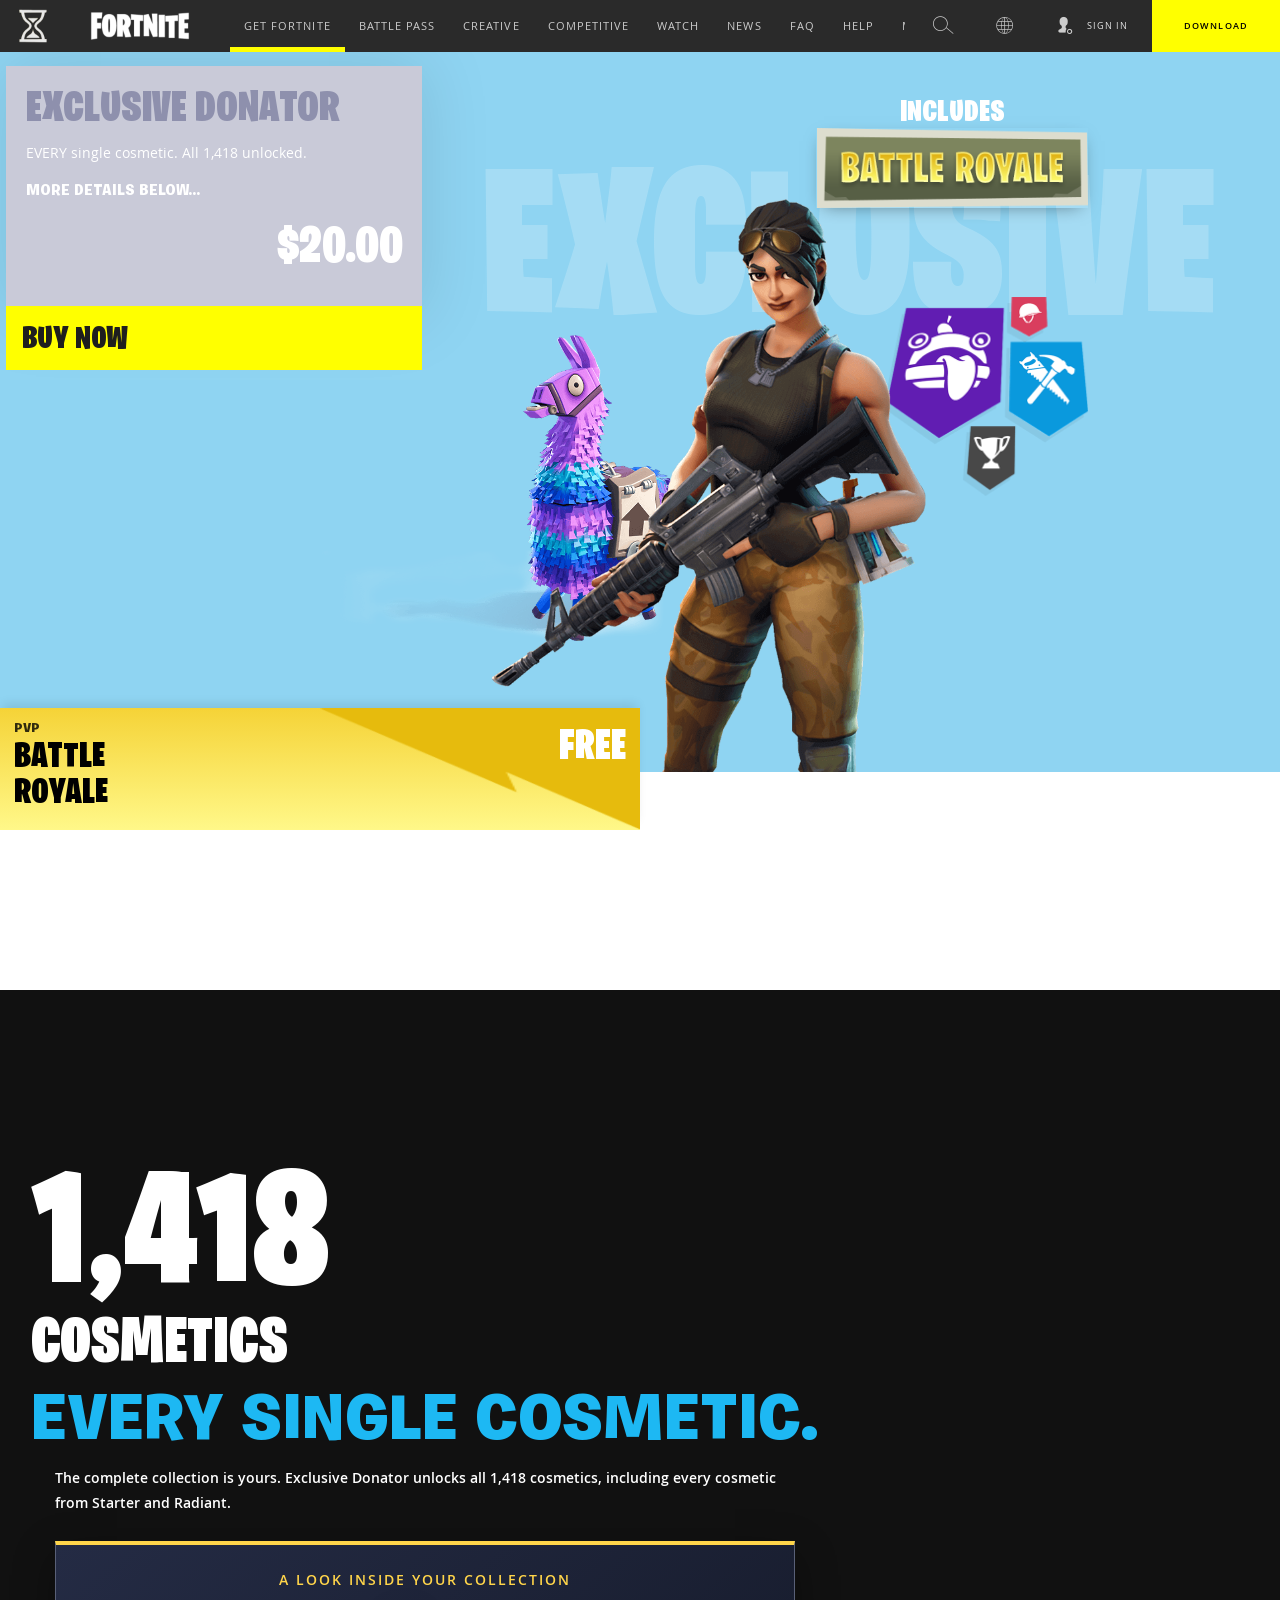
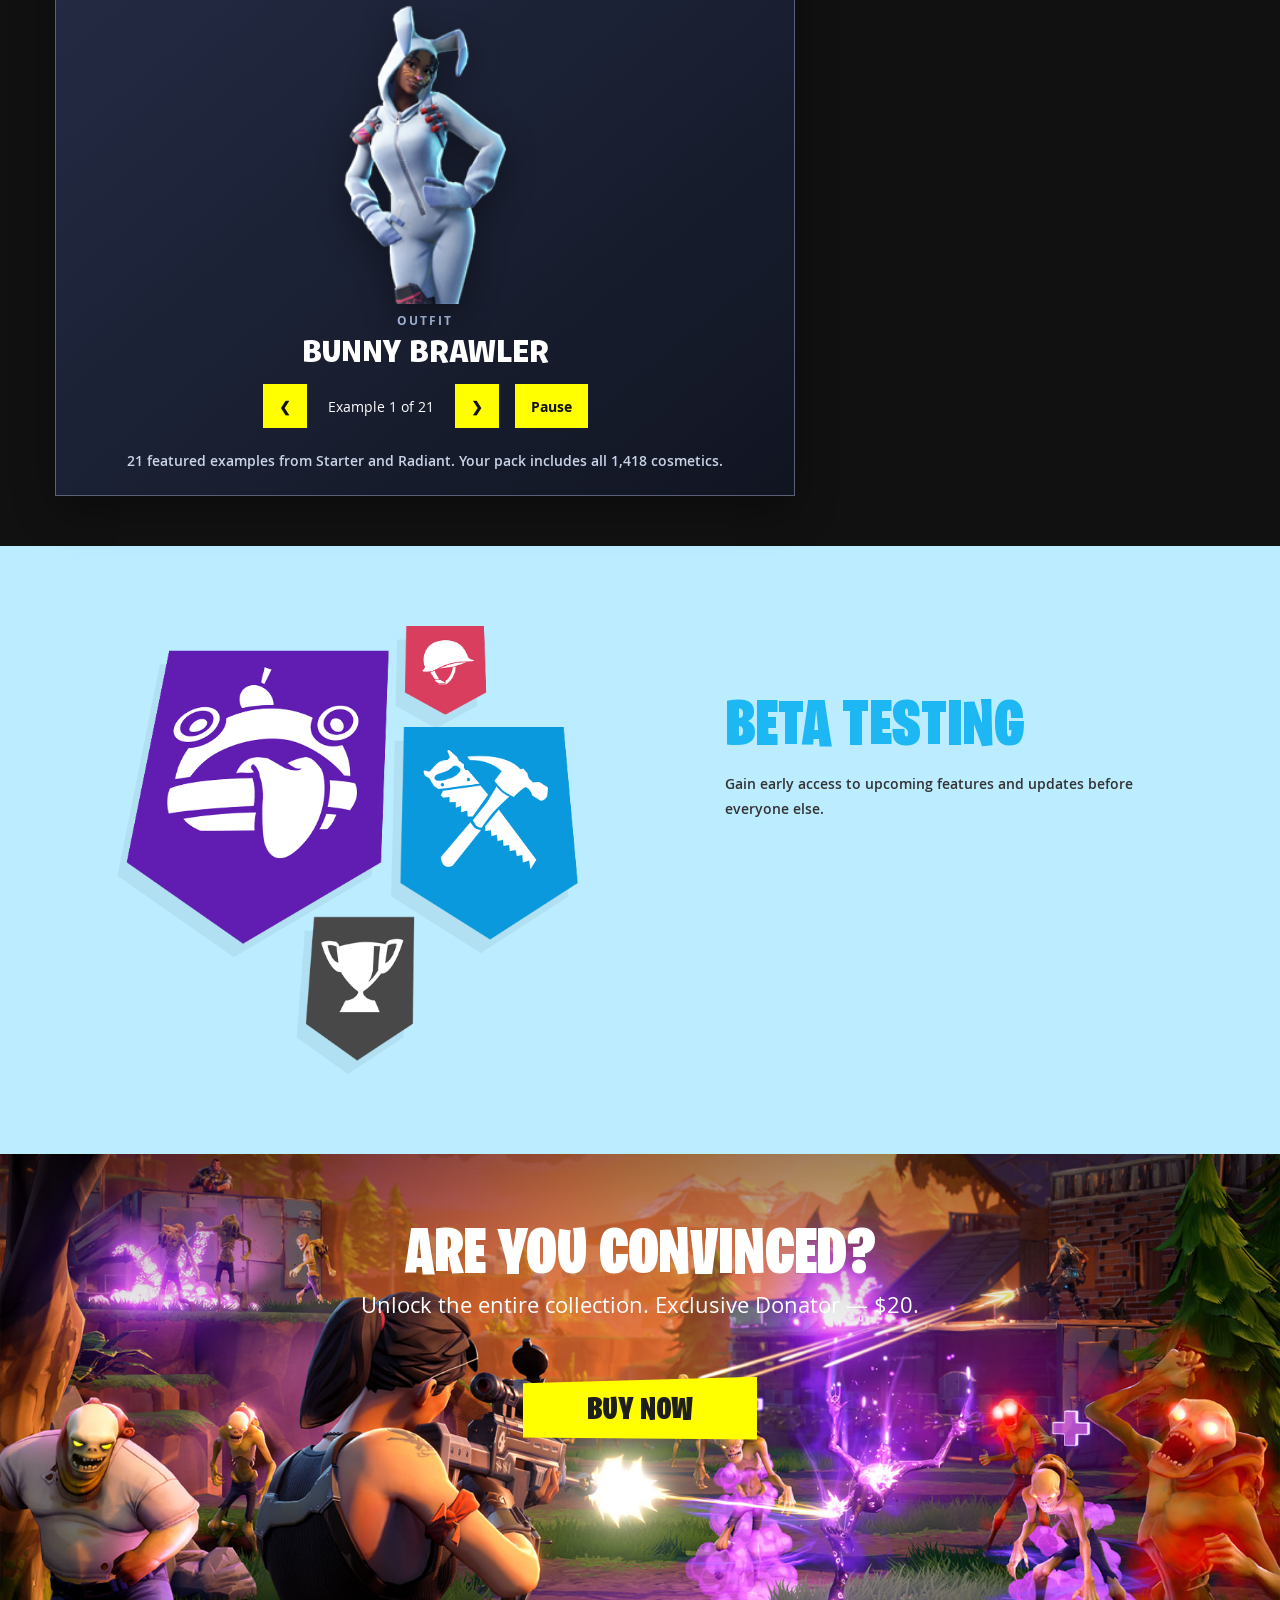
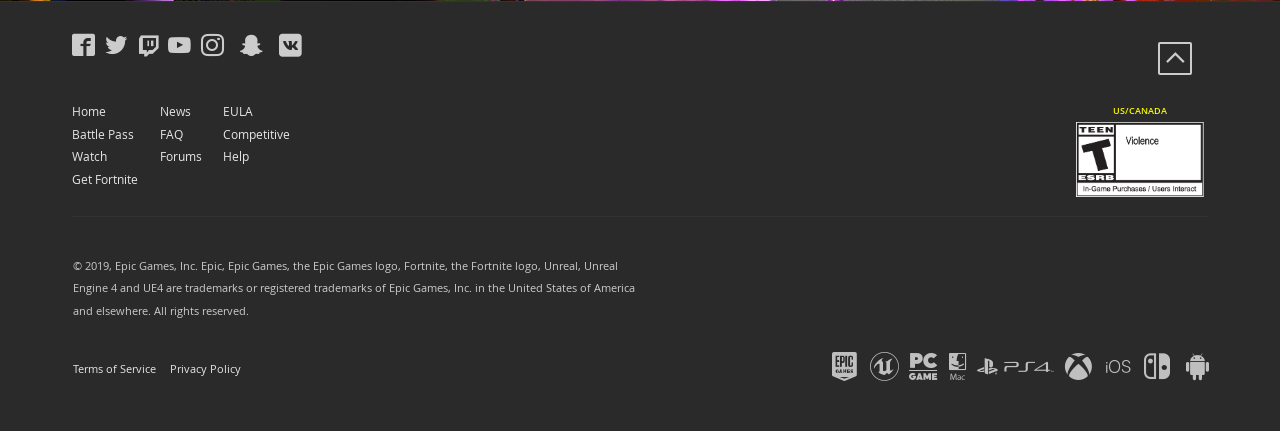
==== donate/exclusive/index.html @ d3b29f7c "Create index.html" ====
<!DOCTYPE html> <html lang=en-US data-baseurl=https://www.epicgames.com/fortnite data-vc-page-media-restriction=cross-origin><!--
 Page saved with SingleFile 
 url: https://ogfn.lol/donate/exclusive 
 saved date: Sun Oct 11 2026 14:50:37 GMT+0300 (Eastern European Summer Time)
--><meta charset=utf-8>

<meta http-equiv=X-UA-Compatible content="IE=9;IE=10;IE=11;IE=Edge,chrome=1"><meta name=theme-color content=#f6f7f9><meta name=viewport content="width=device-width, initial-scale=1, minimal-ui"><meta name=host content=fortnite-website-prod07-i-002f35079df50f1da><meta name=worker content=107><meta name=theme-color content=#2a2a2a><meta name=template:engine content=pug><meta name=google-site-verification content=xU97UAkdrfiZPCvgGO2haoL_DnAFsljisGJSlNOmyhA><title>Exclusive Donator | Timeline</title><meta name="description" content="Unlock every single cosmetic with Timeline Exclusive Donator: 1,418 cosmetics for $20."><meta data-react-helmet=true name=keywords content="Epic Games' Fortnite, Fortnite Official Website, Fornite, Fortnite Mobile, Fortntie Battle Royale, Fortnite Game"><meta data-react-helmet=true property=og:title content="Epic Games' Fortnite"><meta data-react-helmet=true property=og:description content="The Action Building game where you team up with other players to build massive forts and battle against hordes of monsters, all while crafting and looting in giant worlds where no two games are ever the same."><meta data-react-helmet=true property=og:site_name content="Epic Games' Fortnite"><meta data-react-helmet=true property=og:locale content><meta data-react-helmet=true name=twitter:card content=summary><meta data-react-helmet=true name=twitter:site content=@Fortnite><meta data-react-helmet=true name=twitter:title content="Epic Games' Fortnite"><meta data-react-helmet=true name=twitter:description content="The Action Building game where you team up with other players to build massive forts and battle against hordes of monsters, all while crafting and looting in giant worlds where no two games are ever the same."><style key=third-party-css>/*!
 * Bootstrap v3.3.7 (http://getbootstrap.com)
 * Copyright 2011-2016 Twitter, Inc.
 * Licensed under MIT (https://github.com/twbs/bootstrap/blob/master/LICENSE)
 *//*! normalize.css v3.0.3 | MIT License | github.com/necolas/normalize.css */html{font-family:sans-serif;-webkit-text-size-adjust:100%;-ms-text-size-adjust:100%}footer,header,nav{display:block}video{display:inline-block;vertical-align:baseline}template{display:none}a{background-color:transparent}a:active,a:hover{outline:0}h1{margin:.67em 0}img{border:0}button,input{margin:0;font:inherit}button{overflow:visible}button{-webkit-appearance:button}button::-moz-focus-inner,input::-moz-focus-inner{padding:0;border:0}input[type=number]::-webkit-inner-spin-button,input[type=number]::-webkit-outer-spin-button{height:auto}input[type=search]::-webkit-search-cancel-button,input[type=search]::-webkit-search-decoration{-webkit-appearance:none}table{border-spacing:0;border-collapse:collapse}td{padding:0}/*! Source: https://github.com/h5bp/html5-boilerplate/blob/master/src/css/main.css */*,:after,:before{-webkit-box-sizing:border-box;box-sizing:border-box}html{font-size:10px;-webkit-tap-highlight-color:rgba(0,0,0,0)}body{line-height:1.42857143;color:#333}button,input{font-family:inherit;font-size:inherit}a{text-decoration:none}a:focus,a:hover{color:#23527c;text-decoration:underline}a:focus{outline:5px auto -webkit-focus-ring-color;outline-offset:-2px}img{vertical-align:middle}h1,h2,h3,h4,h5{font-family:inherit;font-weight:500;line-height:1.1;color:inherit}h1,h2,h3{margin-top:20px;margin-bottom:10px}h4,h5{margin-top:10px;margin-bottom:10px}h1{font-size:36px}h2{font-size:30px}p{margin:0 0 10px}.text-left{text-align:left}.text-right{text-align:right}.text-center{text-align:center}ul{margin-top:0;margin-bottom:10px}ul ul{margin-bottom:0}.container{padding-right:15px;padding-left:15px;margin-right:auto;margin-left:auto}@media (min-width:768px){.container{width:750px}}@media (min-width:992px){.container{width:970px}}@media (min-width:1200px){.container{width:1170px}}.container-fluid{padding-right:15px;padding-left:15px;margin-right:auto;margin-left:auto}.row{margin-right:-15px;margin-left:-15px}.col-lg-6,.col-md-5,.col-md-6,.col-md-7,.col-md-12,.col-sm-4,.col-sm-6,.col-sm-7,.col-sm-8,.col-xs-2,.col-xs-6,.col-xs-10,.col-xs-12{position:relative;min-height:1px;padding-right:15px;padding-left:15px}.col-xs-2,.col-xs-6,.col-xs-10,.col-xs-12{float:left}.col-xs-12{width:100%}.col-xs-6{width:50%}@media (min-width:768px){.col-sm-4,.col-sm-6,.col-sm-7,.col-sm-8{float:left}.col-sm-7{width:58.33333333%}}@media (min-width:992px){.col-md-5,.col-md-6,.col-md-7,.col-md-12{float:left}.col-md-6{width:50%}}table{background-color:transparent}.form-control:-ms-input-placeholder{color:#999}.form-control::-webkit-input-placeholder{color:#999}.form-control::-ms-expand{background-color:transparent;border:0}.form-group{margin-bottom:15px}@media (min-width:768px){.form-inline .form-group{display:inline-block;margin-bottom:0;vertical-align:middle}}.btn{display:inline-block;margin-bottom:0;font-weight:400;white-space:nowrap;vertical-align:middle;-ms-touch-action:manipulation;touch-action:manipulation;cursor:pointer;-webkit-user-select:none;-moz-user-select:none;-ms-user-select:none;user-select:none;background-image:none}.btn:active:focus,.btn:focus{outline:5px auto -webkit-focus-ring-color;outline-offset:-2px}.btn:focus,.btn:hover{color:#333;text-decoration:none}.btn:active{background-image:none;outline:0;-webkit-box-shadow:inset 0 3px 5px rgba(0,0,0,.125);box-shadow:inset 0 3px 5px rgba(0,0,0,.125)}.btn-primary{border-color:#2e6da4}.btn-primary:focus{color:#fff;background-color:#286090;border-color:#122b40}.btn-primary:active,.btn-primary:hover{color:#fff;background-color:#286090;border-color:#204d74}.btn-primary:active:focus,.btn-primary:active:hover{color:#fff;background-color:#204d74;border-color:#122b40}.btn-primary:active{background-image:none}.dropdown{position:relative}@-webkit-keyframes progress-bar-stripes{0%{background-position:40px 0}to{background-position:0 0}}@keyframes progress-bar-stripes{0%{background-position:40px 0}to{background-position:0 0}}.container-fluid:after,.container-fluid:before,.container:after,.container:before,.row:after,.row:before{display:table;content:" "}.container-fluid:after,.container:after,.row:after{clear:both}@-ms-viewport{width:device-width}#egh #cta.cta a{opacity:1}@media only screen and (min-width:768px){#egh .cta a{width:auto;border-radius:0}#egh .cta span{padding:0}#egh .cta:before{content:"";background-color:transparent;height:0}#egh #cta a{padding:0 1em;height:100%}}@media only screen and (min-width:768px) and (min-width:768px) and (max-width:1199px){#egh #cta a{padding:0 .5em}}@media only screen and (min-width:768px){#egh #cta a span{white-space:nowrap;-o-text-overflow:ellipsis;text-overflow:ellipsis;overflow:hidden;max-width:220px;min-width:100px;position:relative;top:50%;-webkit-transform:translateY(-50%);-ms-transform:translateY(-50%);transform:translateY(-50%);display:block}}@media only screen and (min-width:768px) and (min-width:768px) and (max-width:1199px){#egh #cta a span{min-width:80px}}@media only screen and (min-width:768px){#egh #cta span{margin:0}#egh #cta:hover:before{height:0}}@media only screen and (max-width:767px){#egh .cta{padding:0}#egh .cta a{margin:0;border-radius:0;height:6em}#egh .cta a span{margin:0;padding:0}#egh .right-col .rightNav #cta{display:none}}#egh .nav-line{pointer-events:auto;-webkit-transition:.1s;-o-transition:.1s;transition:.1s;padding:0 30px;float:left;position:relative;height:100%}@media only screen and (max-width:767px){#egh .nav-line{display:none!important;height:3.7em}}#egh .egLogo{width:5em;height:3.7em;float:left;overflow:hidden}#egh .egLogo .shieldLogo{width:3.7em;height:3.7em;position:relative;float:left;margin-left:.5em}@media only screen and (min-width:768px) and (max-width:1199px){#egh .egLogo{width:4.75em}#egh .egLogo .shieldLogo:after{right:-.25em}}#egh .egLogo{opacity:.9}#egh .egLogo,#egh .egLogo:hover{-webkit-transition:opacity .2s ease-out;-o-transition:.2s opacity ease-out;-o-transition:opacity .2s ease-out;transition:opacity .2s ease-out}#egh .egLogo:hover{opacity:1}#egh #locale .eg-header-icon-locale{margin-left:3px}@media only screen and (max-width:950px) and (min-width:768px){#egh #locale,#egh #locale a{width:60px;min-width:60px}#egh #locale:after{right:12px}}@media only screen and (min-width:768px){#egh #locale{padding:0}#egh #locale ul{opacity:0;visibility:hidden;overflow:hidden;height:0;padding:.5em 0;width:auto;position:absolute;top:3.7em;left:-60px;min-width:180px;z-index:4}}@media only screen and (min-width:768px) and (min-width:768px) and (max-width:1199px){#egh #locale ul{right:-48px;left:auto}}@media only screen and (min-width:768px){#egh #locale ul li{float:none;display:block;width:100%;margin:.1em 0;height:2em}#egh #locale ul li a{padding:0 .9em;text-align:center;width:auto}#egh #locale ul li a span{font-size:.625em;line-height:12px;height:100%;position:relative;top:50%;-webkit-transform:translateY(-50%);-ms-transform:translateY(-50%);transform:translateY(-50%)}#egh #locale:hover a{opacity:1}#egh #locale:hover ul{opacity:1;height:auto;visibility:visible;-webkit-transition:all .1s ease-in-out;-o-transition:all .1s ease-in-out;transition:all .1s ease-in-out}}@media only screen and (min-width:768px) and (max-width:1199px){#egh #locale,#egh #locale>a{width:48px!important;min-width:48px!important}}#egh .propLogo{background-size:contain;background-position:50%;background-repeat:no-repeat;position:relative;float:left;min-width:1px;opacity:1;-webkit-transition:opacity .4s ease-in-out;-o-transition:opacity .4s ease-in-out;transition:opacity .4s ease-in-out}#egh .propLogo:hover{opacity:1;-webkit-transition:opacity .2s ease-in;-o-transition:.2s opacity ease-in;-o-transition:opacity .2s ease-in;transition:opacity .2s ease-in}@media only screen and (min-width:768px){#egh .right-col{position:absolute;right:0;top:0;z-index:6;list-style:none;padding:0 0 0 1em;height:3.7em;width:auto}}@media only screen and (min-width:768px) and (min-width:768px) and (max-width:1199px){#egh .right-col{padding-left:.2em}}@media only screen and (min-width:768px){#egh .right-col .rightNav{-webkit-transition:-webkit-transform .2s ease-in-out;-o-transition:transform .2s ease-in-out;transition:transform .2s ease-in-out,-webkit-transform .2s ease-in-out;float:right;height:3.7em}#egh .right-col .rightNav #searchIcon,#egh .right-col .rightNav>div{float:left;position:relative;-webkit-transform:translateZ(0);transform:translateZ(0);height:100%;overflow:visible}#egh .right-col .rightNav #searchIcon:not(.no-before):before,#egh .right-col .rightNav>div:not(.no-before):before{content:"";display:block;position:absolute;bottom:0;left:0;width:100%;height:0;z-index:-1;-webkit-transition:height .2s ease-in-out;-o-transition:height .2s ease-in-out;transition:height .2s ease-in-out}#egh .right-col .rightNav #searchIcon:not(.no-before):hover:before,#egh .right-col .rightNav>div:not(.no-before):hover:before{content:"";height:5px}#egh .right-col .rightNav #searchIcon a,#egh .right-col .rightNav>div a{display:block;font-family:OpenSans,sans-serif,arial;text-transform:uppercase;letter-spacing:.075em;padding:0 1em;text-align:center;min-width:60px;height:100%}}@media only screen and (min-width:768px) and (min-width:768px) and (max-width:1199px){#egh .right-col .rightNav #searchIcon a,#egh .right-col .rightNav>div a{min-width:40px}}@media only screen and (min-width:768px){#egh .right-col .rightNav #searchIcon a:active,#egh .right-col .rightNav #searchIcon a:hover,#egh .right-col .rightNav #searchIcon a:link,#egh .right-col .rightNav #searchIcon a:visited,#egh .right-col .rightNav>div a:active,#egh .right-col .rightNav>div a:hover,#egh .right-col .rightNav>div a:link,#egh .right-col .rightNav>div a:visited{text-decoration:none}#egh .right-col .rightNav #searchIcon a i,#egh .right-col .rightNav>div a i{display:block;font-size:1.25em;float:left;-webkit-transition:.3s;-o-transition:.3s;transition:.3s;position:relative;top:50%;-webkit-transform:translateY(-50%);-ms-transform:translateY(-50%);transform:translateY(-50%)}#egh .right-col .rightNav #searchIcon a i.eg-header-icon-close,#egh .right-col .rightNav>div a i.eg-header-icon-close{display:none}#egh .right-col .rightNav>div a span{font-size:.625em;display:inline-block;margin:0;line-height:22px;position:relative;top:50%;-webkit-transform:translateY(-50%);-ms-transform:translateY(-50%);transform:translateY(-50%)}}@media only screen and (max-width:767px){#egh .right-col{position:relative;overflow:visible;float:right;width:20%}#egh .right-col .rightNav{display:block;position:fixed;top:3.7em;right:0;width:90.75vw;max-width:100%;height:calc(100% - 51px);max-height:100vh;opacity:1;margin:0;padding:0;overflow:hidden;-webkit-transform:translate3d(200%,0,0);transform:translate3d(200%,0,0);-webkit-transition:-webkit-transform .2s cubic-bezier(.075,.82,1,1);-o-transition:transform .2s cubic-bezier(.075,.82,1,1);transition:transform .2s cubic-bezier(.075,.82,1,1),-webkit-transform .2s cubic-bezier(.075,.82,1,1)}}@media only screen and (max-width:767px){#egh #searchIcon{height:auto}#egh .right-col .rightNav #form.search{-webkit-transition:none!important;-o-transition:none!important;transition:none!important}}#egh .right-col .rightNav #form.search{position:absolute;pointer-events:none;right:20px;opacity:0;width:0;padding:0;border-radius:3px;z-index:3;top:5px}#egh .right-col .rightNav #form.search{height:3em;-webkit-transition:width .4s cubic-bezier(.075,.82,1,1),opacity .4s cubic-bezier(.075,.82,1,1);-o-transition:width .4s cubic-bezier(.075,.82,1,1),opacity .4s cubic-bezier(.075,.82,1,1);transition:width .4s cubic-bezier(.075,.82,1,1),opacity .4s cubic-bezier(.075,.82,1,1)}#egh .right-col .rightNav #form.search .form-group{right:75px;padding:6px 10px;position:absolute;left:0}#egh .right-col .rightNav #form.search .form-inline{height:100%}#egh .right-col .rightNav #form.search .search-input{font-family:Arial;position:relative;bottom:2px;vertical-align:middle;width:100%;background:none;font-size:1.2em;height:2em;border:none}#egh .right-col .rightNav #form.search .search-input:focus{outline:none;-webkit-box-shadow:none;box-shadow:none}#egh .right-col .rightNav #form.search .search-btns{position:absolute;height:100%;margin:0;top:0}#egh .right-col .rightNav #form.search .close-btn{right:0}#egh .right-col .rightNav #form.search .search-btn{-webkit-transition:outline .3s ease-in-out;-o-transition:outline .3s ease-in-out;transition:outline .3s ease-in-out}#egh .right-col .rightNav #form.search .search-btn{right:36px}#egh .right-col .rightNav #form.search .search-btn:hover{-webkit-transition:outline .3s ease-in-out;-o-transition:outline .3s ease-in-out;transition:outline .3s ease-in-out}#egh .right-col .rightNav #form.search .search-btn:before{content:"";background-color:transparent;height:0}#egh #user>ul{line-height:12px}#egh #user>ul li{line-height:18px}#egh .display-name{padding:0 10px}@media only screen and (max-width:767px){#egh .display-name{vertical-align:top;margin:20px 0 0;display:inline-block}}#egh nav.desktop #user:not(.dropdown) ul{padding-left:0;height:100%;margin:0}#egh nav.desktop #user:not(.dropdown) ul li{height:100%}#egh nav.desktop #user:not(.dropdown) .eg-header-icon-user{position:relative;margin-left:5px}@media only screen and (max-width:767px){#egh #user.sign-in{display:none}}#egh #user li{list-style:none}#egh ul.siteNav{line-height:18px}#egh .sitenav-wrap{opacity:1;height:3.7em;max-height:3.7em;overflow:hidden}#egh .sitenav-wrap:hover{overflow:visible}#egh .siteNav li{float:left}#egh .desktop .siteNav li a p,#egh .desktop .siteNav li a span{position:relative;top:50%;-webkit-transform:translateY(-50%);-ms-transform:translateY(-50%);transform:translateY(-50%);font-size:.75em}#egh .siteNav{float:left;list-style:none;margin:0;padding:0}#egh .siteNav li{display:inline-block;*zoom:1;*display:inline;position:relative;-webkit-transform:translateZ(0);transform:translateZ(0);height:100%;padding-right:0!important}#egh .siteNav li.active:before{height:5px}#egh .siteNav li:before{content:"";display:block;position:absolute;bottom:0;left:0;width:100%;height:0;z-index:-1;-webkit-transition:height .2s ease-in-out;-o-transition:height .2s ease-in-out;transition:height .2s ease-in-out}#egh .siteNav li a{display:block;font-family:OpenSans,sans-serif,arial;text-transform:uppercase;letter-spacing:.075em;padding:0 1em;height:100%;max-height:3.7em}#egh .siteNav li a:active,#egh .siteNav li a:hover,#egh .siteNav li a:link,#egh .siteNav li a:visited{text-decoration:none}#egh .siteNav li:hover:before{height:5px}#egh .siteNav li.dropdown{height:3.7em}#egh .siteNav li.dropdown:hover span:before{height:200%}#egh .siteNav li.dropdown:hover ul{padding-bottom:1em;opacity:1;height:auto;visibility:visible;-webkit-transition:all .1s ease-in-out;-o-transition:all .1s ease-in-out;transition:all .1s ease-in-out}#egh .siteNav li ul{opacity:0;visibility:hidden;display:block;overflow:hidden;height:0;padding:0;width:auto;position:absolute;top:50.8px;left:0;min-width:160px}@media only screen and (max-width:767px){#egh .siteNav li ul{height:3.7em}}#egh .siteNav li ul li{float:none;display:block;width:100%}#egh .siteNav li ul li:hover:before{background:transparent;height:0}#egh .siteNavKids li ul li:hover:before a,#egh .siteNavKids li ul li:hover:before span,#egh .siteNav li ul li:hover:before a,#egh .siteNav li ul li:hover:before span{opacity:1}#egh .siteNav li ul li:before{background:transparent}#egh .siteNav li ul li a{padding:.5em .8em;text-align:left}@media only screen and (min-width:768px) and (max-width:1199px){#egh .siteNav li a{padding:0 .75em}}#egh li.kid:hover{opacity:1}#egh{font-family:Helvetica Neue,Helvetica,Arial,sans-serif;font-size:14px!important;line-height:1.42857143;background-color:#2a2a2a;background:#2a2a2a;-webkit-font-smoothing:auto;text-shadow:1px 1px 1px rgba(0,0,0,.004);text-rendering:optimizeLegibility;-webkit-font-feature-settings:"kern"1;font-feature-settings:"kern"1;height:3.7em;position:static!important;-moz-text-size-adjust:100%;text-size-adjust:100%}#egh{-webkit-text-size-adjust:100%;-ms-text-size-adjust:100%}#egh nav{display:block}#egh a{background-color:transparent}#egh a:active,#egh a:hover{outline:0}#egh input{color:inherit;font:inherit;margin:0}#egh button::-moz-focus-inner,#egh input::-moz-focus-inner{border:0;padding:0}#egh input{line-height:normal}#egh input[type=number]::-webkit-inner-spin-button,#egh input[type=number]::-webkit-outer-spin-button{height:auto}#egh input[type=search]{-webkit-appearance:textfield;-webkit-box-sizing:content-box;box-sizing:content-box}#egh input[type=search]::-webkit-search-cancel-button,#egh input[type=search]::-webkit-search-decoration{-webkit-appearance:none}#egh *,#egh :after,#egh :before{-webkit-box-sizing:border-box;box-sizing:border-box}#egh ul{margin:0}#egh a{outline:0!important}#egh ul{line-height:normal}#egh a,#egh span{text-shadow:none;font-weight:400}#egh [role=button],#egh a{cursor:pointer}#egh [role=button]:active,#egh [role=button]:focus,#egh [role=button]:visited,#egh a:active,#egh a:focus,#egh a:visited{text-decoration:none;outline:none}#egh p{margin:0;padding:0}#egh .cursor-default{cursor:default}#egh .cursor-pointer{cursor:pointer}#egh .hidden{display:none!important}body{margin:0}@font-face{font-family:OpenSans;font-weight:400;font-style:normal;src:url([data-uri])format("woff")}@font-face{font-family:OpenSans;font-weight:500;font-style:normal;src:url([data-uri])format("woff")}@font-face{font-family:eg-header-icomoon;src:url([data-uri])format("woff");font-weight:400;font-style:normal}[class^=eg-header-icon-]{font-family:eg-header-icomoon;speak:none;font-style:normal;font-weight:400;-webkit-font-feature-settings:normal;font-feature-settings:normal;font-variant:normal;text-transform:none;line-height:1;-webkit-font-smoothing:antialiased;-moz-osx-font-smoothing:grayscale}.eg-header-icon-locale:before{content:""}.eg-header-icon-user:before{content:""}.eg-header-icon-close:before{content:""}.eg-header-icon-search:before{content:""}#egh nav{height:3.7em}#egh nav{position:absolute;overflow:visible;max-width:100%;top:0;left:0;right:0;z-index:99998;font-size:100%}#egh nav #propNav{height:3.7em;padding:0}#egh nav .dropdown{padding-right:2em}@media only screen and (max-width:767px){#egh nav .dropdown{padding-right:0}}#egh nav .dropdown:hover:before{height:0!important}#egh nav .dropdown ul{margin-left:0}#egh nav .dropdown ul a:hover{opacity:1}.egh-theme.fortnite .accent-color{color:#ff0}.egh-theme.fortnite .accent-color-hover:hover{color:#ff0!important}.egh-theme.fortnite .accent-color-hover-border:hover{border-color:#ff0!important}.egh-theme.fortnite .accent-color-hover-border:hover>.accent-color-hover{color:#ff0!important}.egh-theme.fortnite .text-color,.egh-theme.fortnite a{color:#e7e7e7}.egh-theme.fortnite .text-color-nonactive-border{border-color:#ccc!important}.egh-theme.fortnite i:hover{color:#fff!important}.egh-theme.fortnite .text-color-nonactive{color:#ccc}.egh-theme.fortnite .bg-color,.egh-theme.fortnite ul{background-color:#2a2a2a}.egh-theme.fortnite .mobile-border-color{border-color:#333!important}#egh.fortnite .shieldLogo{background:url([data-uri])50% no-repeat;background-size:50px auto}#egh.fortnite .accent-bg-color,#egh.fortnite .accent-bg-color-before:before{background:#ff0}#egh.fortnite .accent-bg-color-hover:hover{background:#f5f500}#egh.fortnite .accent-text-color{color:#000}#egh.fortnite .accent-text-color-hover:hover{color:#000!important}#egh.fortnite .text-color,#egh.fortnite a,#egh.fortnite nav{color:#e7e7e7}#egh.fortnite i{color:#ccc}#egh.fortnite .text-color-border-after:hover:after{border-color:#fff!important}#egh.fortnite .text-color-border-after:after{border-color:#e7e7e7!important}#egh.fortnite .text-color-active{color:#fff}#egh.fortnite .text-color-hover:hover,#egh.fortnite .text-color-hover:hover>i,#egh.fortnite i:hover{color:#fff!important}#egh.fortnite .text-color-nonactive{color:#ccc}#egh.fortnite .close-btn:hover,#egh.fortnite .search-btn:hover{background-color:#505050}#egh.fortnite .bg-color,#egh.fortnite nav,#egh.fortnite ul{background-color:#2a2a2a}#egh.fortnite .right-col .rightNav #form.search{background-color:#393939}#egh.fortnite .propLogo{background-image:url([data-uri]);width:100px;margin:0 40px 0 20px;height:100%}@media only screen and (max-width:767px){#egh.fortnite .propLogo{height:32px;margin-top:10px}}@media only screen and (min-width:768px) and (max-width:1199px){#egh.fortnite .propLogo{margin:0 10px 0 5px}}#egh.fortnite .cta span{font-weight:500}@font-face{font-family:eg-footer-icomoon;src:url([data-uri])format("woff");font-weight:400;font-style:normal;unicode-range:U+20bd,U+e0??,U+e9??,U+ea??,U+f???}[class*=" eg-footer-icon-"],[class^=eg-footer-icon-]{font-family:eg-footer-icomoon!important;speak:none;font-style:normal;font-weight:400;font-variant:normal;text-transform:none;line-height:1;letter-spacing:0;-webkit-font-feature-settings:"liga";-ms-font-feature-settings:"liga"1;font-feature-settings:"liga",normal,"dlig",normal,"dlig";-webkit-font-variant-ligatures:discretionary-ligatures;font-variant-ligatures:discretionary-ligatures;-webkit-font-smoothing:antialiased;-moz-osx-font-smoothing:grayscale}.eg-footer-icon-android:before{content:""}.eg-footer-icon-iOS:before{content:""}.eg-footer-icon-switch:before{content:""}.eg-footer-icon-mac-logo:before{content:""}.eg-footer-icon-xbox-logo:before{content:""}.eg-footer-icon-snapchat:before{content:""}.eg-footer-icon-carrot:before{content:""}.eg-footer-icon-pcGame:before{content:""}.eg-footer-icon-ps4:before{content:""}.eg-footer-icon-ue:before{content:""}.eg-footer-icon-twitch:before{content:""}.eg-footer-icon-youtube:before{content:""}.eg-footer-icon-facebook:before{content:""}.eg-footer-icon-vk:before{content:""}.eg-footer-icon-instagram:before{content:""}.eg-footer-icon-twitter:before{content:""}.eg-footer-icon-eg:before{content:""}.egf{background:#2a2a2a;border-top:1px solid #ccc}.egf a{background-color:transparent}.egf a:active,.egf a:hover{outline:0}.egf img{border:0}.egf hr{-webkit-box-sizing:content-box;box-sizing:content-box;height:0}.egf button{color:inherit;font:inherit;margin:0}.egf button{overflow:visible}.egf button{text-transform:none}.egf button{-webkit-appearance:button;cursor:pointer}.egf button::-moz-focus-inner,.egf input::-moz-focus-inner{border:0;padding:0}.egf input[type=number]::-webkit-inner-spin-button,.egf input[type=number]::-webkit-outer-spin-button{height:auto}.egf input[type=search]::-webkit-search-cancel-button,.egf input[type=search]::-webkit-search-decoration{-webkit-appearance:none}.egf *,.egf :after,.egf :before{-webkit-box-sizing:border-box;box-sizing:border-box}.egf button{font-family:inherit;font-size:inherit;line-height:inherit}.egf a:focus,.egf a:hover{color:#23527c;text-decoration:underline}.egf a:focus{outline:5px auto -webkit-focus-ring-color;outline-offset:-2px}.egf img{vertical-align:middle}.egf hr{margin-top:22px;margin-bottom:22px;border:0}.egf .row{margin-right:-15px;margin-left:-15px}.egf .row:after,.egf .row:before{display:table;content:" "}.egf .row:after{clear:both}.egf .col-lg-6,.egf .col-md-5,.egf .col-md-7,.egf .col-md-12,.egf .col-sm-4,.egf .col-sm-6,.egf .col-sm-8,.egf .col-xs-2,.egf .col-xs-10,.egf .col-xs-12{position:relative;min-height:1px;padding-right:15px;padding-left:15px}.egf .col-xs-2,.egf .col-xs-10,.egf .col-xs-12{float:left}.egf .col-xs-2{width:16.66667%}.egf .col-xs-10{width:83.33333%}.egf .col-xs-12{width:100%}@media (min-width:768px){.egf .col-sm-4,.egf .col-sm-6,.egf .col-sm-8{float:left}.egf .col-sm-4{width:33.33333%}.egf .col-sm-6{width:50%}.egf .col-sm-8{width:66.66667%}}@media (min-width:992px){.egf .col-md-5,.egf .col-md-7,.egf .col-md-12{float:left}.egf .col-md-5{width:41.66667%}.egf .col-md-7{width:58.33333%}.egf .col-md-12{width:100%}}@media (min-width:1200px){.egf .col-lg-6{float:left}.egf .col-lg-6{width:50%}}.egf .pull-right{float:right!important}.egf a:hover{color:#fff}.egf i,.egf span{color:#ccc}#egf{font-size:16px;font-family:OpenSans,sans-serif;-webkit-text-size-adjust:100%;-moz-text-size-adjust:100%;-ms-text-size-adjust:100%;text-size-adjust:100%;position:relative;padding:1.25em 4.5em 2.5em}@media only screen and (max-width:991px){#egf{padding:1em 1.5em}}@media only screen and (device-max-width:768px) and (orientation:landscape) and (-webkit-min-device-pixel-ratio:1){#egf{padding:1em 2em}}#egf a:active,#egf a:focus,#egf a:hover,#egf a:visited,#egf i:focus,#egf i:visited{outline-color:transparent;outline:none;border:none;text-decoration:none}#egf button:active,#egf button:focus,#egf button:visited{outline-color:transparent;outline:none;text-decoration:none}#egf .row{margin-top:0;margin-bottom:0}#egf hr{margin:1em 0}@media only screen and (max-width:767px){#egf hr{margin:1em 0 .5em}}.egf .logos,.egf .social{padding:0}.egf .logos li,.egf .social li{display:inline-block}.egf .logos li i,.egf .social li i{font-size:1.75em;-webkit-transition:color .3s ease-in-out;-o-transition:color .3s ease-in-out;transition:color .3s ease-in-out}.egf .logos li:first-child,.egf .social li:first-child{padding-left:0}.egf .logos{margin:0}.egf .social{margin:1em 0 0;-webkit-user-select:none;-moz-user-select:none;-ms-user-select:none;user-select:none}.egf .social li{padding:0 .15em;margin:0 0 .5em}@media only screen and (max-width:991px){.egf .social li{padding:0 .1em}}.egf .social #twitch i{font-size:1.6em}.egf .social button.qr-opener{background:transparent;border:none}.egf .social button.qr-opener .qrcode-bg{background-size:contain;width:200px;height:200px;position:absolute;z-index:11;border-radius:5px}@media only screen and (max-width:991px){.egf .social button.qr-opener .qrcode-bg{width:120px;height:120px}}.egf .copyright{padding:1em;border-top:#dfdfdf;-webkit-text-size-adjust:100%;-moz-text-size-adjust:100%;-ms-text-size-adjust:100%;text-size-adjust:100%}@media only screen and (max-width:991px){.egf .copyright{padding:.4em 1em}}.egf .copyright .copyright-paragraph{margin:0;padding-top:.5em;font-size:.71em;color:#fff;font-family:OpenSans,sans-serif;font-weight:400;line-height:2em}.egf .legal{padding:1em 0 0 1em}@media only screen and (max-width:767px){.egf .legal{padding:.25em 0 0;text-align:center}}.egf .legal .links{float:none;width:auto;padding:0;font-family:OpenSans,sans-serif}.egf .legal .links li{padding:0 1em 0 0;display:inline}@media only screen and (max-width:767px){.egf .legal .links li{padding:0;display:block}}.egf .legal .links li a{font-size:.75em;-webkit-transition:color .2s ease-in-out;-o-transition:color .2s ease-in-out;transition:color .2s ease-in-out}.egf .logos{text-align:right;padding-bottom:.5em}@media only screen and (max-width:767px){.egf .logos{text-align:center;margin-left:1em;padding-top:.5em}}.egf .logos li{margin-right:.75em}.egf .logos li i{font-size:2em;opacity:.92;vertical-align:middle}@media only screen and (max-width:767px){.egf .logos li i{font-size:1.5em}}.egf .tags{-webkit-transform-style:preserve-3d;transform-style:preserve-3d;-webkit-transform:translateZ(0);transform:translateZ(0);padding:0;margin:2em 0 0;float:right;text-align:right;-webkit-user-select:none;-moz-user-select:none;-ms-user-select:none;user-select:none}.egf .tags img{max-height:5.2em;background-size:contain;margin:.2em .3em}@media only screen and (max-width:767px){.egf .tags img{max-height:4.4em}}.egf .tags .tag-title{font-size:.6em;font-weight:500;text-align:center;margin:0;text-transform:uppercase}@media only screen and (max-width:767px){.egf .tags{margin:1em auto 0;float:none;text-align:center;max-width:90%}.egf .tags li{float:none!important;text-align:center;display:inline-block}}.egf .tags li{list-style-type:none;display:inline-block}.egf .tags li img{text-align:center}.egf .up-button{cursor:pointer;float:right;width:2.1em;height:2.1em;border:2px solid #fff;padding:.25em;border-radius:2px;margin:1.25em 1em 0 0;-webkit-transition:border .3s ease-in-out;-o-transition:border .3s ease-in-out;transition:border .3s ease-in-out;background-color:transparent;-webkit-user-select:none;-moz-user-select:none;-ms-user-select:none;user-select:none}@media only screen and (max-width:767px){.egf .up-button{margin:.75em 0 0}}.egf .up-button span{display:block;-webkit-user-select:none;-moz-user-select:none;-ms-user-select:none;user-select:none;font-size:1.5em;-webkit-transition:color .3s ease-in-out;-o-transition:color .3s ease-in-out;transition:color .3s ease-in-out}.egf .up-button:hover{border-color:#fff}.egf .up-button:hover span{color:#fff}.egf .subtitle{display:block;padding-top:1.5em;font-size:.86em;font-weight:700;margin-bottom:4px}@media only screen and (max-width:767px){.egf .subtitle{font-size:.9em;margin-bottom:0;padding-top:0}}.egf .subtitle span{opacity:.4}.egf .footerLink-wrapper{float:left}@media only screen and (max-width:767px){.egf .footerLink-wrapper{margin:1em auto;width:100%}.egf .footerLink-wrapper .inner-wrap{margin:0 auto}.egf .footerLink-wrapper .footerLinks.first-column{padding-bottom:0}.egf .footerLink-wrapper .footerLinks.second-column,.egf .footerLink-wrapper .footerLinks.third-column{margin-top:0!important}}.egf .footerLinks{float:left;list-style:none;margin:0;padding:0 2.6em .5em 0}@media only screen and (device-max-width:768px) and (orientation:landscape) and (-webkit-min-device-pixel-ratio:1){.egf .footerLinks{font-size:1.05em}}.egf .footerLinks li{line-height:1.5em}.egf .footerLinks li a{font-size:.86em;font-family:OpenSans,sans-serif;cursor:pointer;-webkit-transition:color .3s ease-in-out;-o-transition:color .3s ease-in-out;transition:color .3s ease-in-out}.egf .three .footerLinks{padding-right:1.5em}@media only screen and (device-max-width:568px) and (orientation:portrait) and (-webkit-min-device-pixel-ratio:1){.egf .three .footerLinks{padding-right:1em;font-size:.8em}}@media only screen and (max-width:767px){.egf .three .footerLinks.second-column{float:left}}.egf .three .footerLinks.third-column{padding-top:0}body,html{width:100%;height:100%}body{font-family:OpenSans,sans-serif;font-size:16px;text-rendering:optimizeLegibility}@font-face{font-family:BurbankBigCondensed-Black;src:url([data-uri])format("woff");font-weight:400;font-style:normal;font-stretch:normal}@font-face{font-family:BurbankSmall-Black;src:url([data-uri])format("woff");font-weight:400;font-style:normal;font-stretch:normal}@font-face{font-family:OpenSans;font-weight:400;font-style:normal;src:url([data-uri])format("woff")}@font-face{font-family:OpenSans;font-weight:500;font-style:normal;src:url([data-uri])format("woff")}@font-face{font-family:OpenSans;font-weight:700;font-style:normal;src:url([data-uri])format("woff")}@font-face{font-family:OpenSans;font-weight:800;font-style:normal;src:url([data-uri])format("woff")}@font-face{font-family:icomoon;src:url([data-uri])format("woff");font-weight:400;font-style:normal;unicode-range:U+20bd,U+e0??,U+e6??,U+e9??,U+ea??,U+e8??}[class^=icon-]{font-family:icomoon!important;speak:none;font-style:normal;font-weight:400;font-variant:normal;text-transform:none;line-height:1;letter-spacing:0;-webkit-font-feature-settings:"liga";-ms-font-feature-settings:"liga"1;font-feature-settings:"liga",normal,"dlig";-webkit-font-variant-ligatures:discretionary-ligatures;font-variant-ligatures:discretionary-ligatures;-webkit-font-smoothing:antialiased;-moz-osx-font-smoothing:grayscale}.icon-down-arrow:before{content:""}@-webkit-keyframes jiggle{0%,14%{-webkit-transform:scale(1);transform:scale(1)}2%{-webkit-transform:scaleY(.9);transform:scaleY(.9)}8%{-webkit-transform:scale(.9,1.1) translateY(-5px);transform:scale(.9,1.1) translateY(-5px)}11%{-webkit-transform:scale(1) translateY(-3px);transform:scale(1) translateY(-3px)}}@keyframes jiggle{0%,14%{-webkit-transform:scale(1);transform:scale(1)}2%{-webkit-transform:scaleY(.9);transform:scaleY(.9)}8%{-webkit-transform:scale(.9,1.1) translateY(-5px);transform:scale(.9,1.1) translateY(-5px)}11%{-webkit-transform:scale(1) translateY(-3px);transform:scale(1) translateY(-3px)}}@-webkit-keyframes jelly{0%{-webkit-transform:matrix(1,0,0,1,0,0);transform:matrix(1,0,0,1,0,0)}50%{-webkit-transform:matrix3d(1.0593,0,-.1,.00025,0,.9603,.1,-.0001,.1,-.1,.9801,0,0,-3,0,1);transform:matrix3d(1.0593,0,-.1,.00025,0,.9603,.1,-.0001,.1,-.1,.9801,0,0,-3,0,1)}to{-webkit-transform:matrix(1,0,0,1,0,0);transform:matrix(1,0,0,1,0,0)}}@keyframes jelly{0%{-webkit-transform:matrix(1,0,0,1,0,0);transform:matrix(1,0,0,1,0,0)}50%{-webkit-transform:matrix3d(1.0593,0,-.1,.00025,0,.9603,.1,-.0001,.1,-.1,.9801,0,0,-3,0,1);transform:matrix3d(1.0593,0,-.1,.00025,0,.9603,.1,-.0001,.1,-.1,.9801,0,0,-3,0,1)}to{-webkit-transform:matrix(1,0,0,1,0,0);transform:matrix(1,0,0,1,0,0)}}@-webkit-keyframes bounce{0%{-webkit-transform:translateY(.1em);transform:translateY(.1em)}50%{-webkit-transform:translateY(.4em);transform:translateY(.4em)}to{-webkit-transform:translateY(.1em);transform:translateY(.1em)}}@keyframes bounce{0%{-webkit-transform:translateY(.1em);transform:translateY(.1em)}50%{-webkit-transform:translateY(.4em);transform:translateY(.4em)}to{-webkit-transform:translateY(.1em);transform:translateY(.1em)}}@-webkit-keyframes zoom{0%{opacity:0;-webkit-transform:scale(.9) translateY(-50%);transform:scale(.9) translateY(-50%)}30%{opacity:1;-webkit-transform:scale(.9) translateY(-50%);transform:scale(.9) translateY(-50%)}50%{-webkit-transform:scale(1.03) translateY(-50%);transform:scale(1.03) translateY(-50%)}to{-webkit-transform:scale(1) translateY(-50%);transform:scale(1) translateY(-50%)}}@keyframes zoom{0%{opacity:0;-webkit-transform:scale(.9) translateY(-50%);transform:scale(.9) translateY(-50%)}30%{opacity:1;-webkit-transform:scale(.9) translateY(-50%);transform:scale(.9) translateY(-50%)}50%{-webkit-transform:scale(1.03) translateY(-50%);transform:scale(1.03) translateY(-50%)}to{-webkit-transform:scale(1) translateY(-50%);transform:scale(1) translateY(-50%)}}@-webkit-keyframes float{0%{-webkit-transform:translate(0);transform:translate(0)}65%{-webkit-transform:translateY(2em);transform:translateY(2em)}to{-webkit-transform:translate(0);transform:translate(0)}}@keyframes float{0%{-webkit-transform:translate(0);transform:translate(0)}65%{-webkit-transform:translateY(2em);transform:translateY(2em)}to{-webkit-transform:translate(0);transform:translate(0)}}@-ms-viewport{width:auto!important}body *{text-rendering:optimizeLegibility;-webkit-font-feature-settings:"kern"1;font-feature-settings:"kern"1}body>#fortniteReactWrapper,html,html>body{background-color:#2a2a2a!important}body>#fortniteReactWrapper * :focus,html * :focus,html>body * :focus{outline:0}a:active,a:focus,a:hover{outline:0;text-decoration:none}.fortnite-wrapper #egf{z-index:0}#fortniteReactWrapper,#fortniteReactWrapper>div{height:100%}.fortnite-wrapper{overflow-x:hidden}.launcherClient ::-webkit-scrollbar{width:8px;height:18px}.launcherClient ::-webkit-scrollbar-track{background:#bbb;border-radius:50px}.launcherClient ::-webkit-scrollbar-thumb{background:#999;border-radius:50px}.launcherClient ::-webkit-scrollbar-thumb:horizontal:hover,.launcherClient ::-webkit-scrollbar-thumb:vertical:hover{background:#666}.launcherClient ::-webkit-scrollbar-track:hover{background:#bbb}.launcherClient ::-webkit-scrollbar-button{width:8px;height:13px;display:block}.launcherClient ::-webkit-scrollbar-corner{background-color:#fff}.fortnite-wrapper,.fortnite-wrapper>div{position:relative}.fortnite-wrapper h1,.fortnite-wrapper h2,.fortnite-wrapper h3,.fortnite-wrapper h4,.fortnite-wrapper h5{font-family:BurbankBigCondensed-Black,sans-serif;text-transform:uppercase}.fortnite-wrapper h1{font-size:2.75em}@media only screen and (max-width:1199px){.fortnite-wrapper h1{font-size:2em}}.fortnite-wrapper h2{font-size:1.875em}@media only screen and (max-width:1199px){.fortnite-wrapper h2{font-size:1.25em}}.fortnite-wrapper h4{font-size:1.125em}.fortnite-wrapper hr{border-top:1px solid #b3b3b3}.fortnite-wrapper a,.fortnite-wrapper p,.fortnite-wrapper ul{font-family:OpenSans,sans-serif;font-weight:400;font-size:.9em;line-height:1.75}.fortnite-wrapper a{color:#1db8f3;text-decoration:none;-webkit-transition:color .3s ease-in-out;-o-transition:color .3s ease-in-out;transition:color .3s ease-in-out}.fortnite-wrapper a:hover{color:#0cadea}.fortnite-wrapper .btn{position:relative;border-radius:0;line-height:2;z-index:1;text-transform:uppercase;-webkit-transform:translateZ(0);transform:translateZ(0);letter-spacing:0}.fortnite-wrapper .btn.btn-primary{border:none;text-decoration:none;-o-transition:background-color .3s ease}.fortnite-wrapper .btn.btn-primary:hover{background-color:#e6e600}.fortnite-wrapper .btn>span{pointer-events:none}.fortnite-wrapper .no-padding{padding-left:0!important;padding-right:0!important}@-webkit-keyframes spin{0%{-webkit-transform:rotate(0deg);transform:rotate(0deg)}to{-webkit-transform:rotate(1turn);transform:rotate(1turn)}}@keyframes spin{0%{-webkit-transform:rotate(0deg);transform:rotate(0deg)}to{-webkit-transform:rotate(1turn);transform:rotate(1turn)}}</style><style key=app-css>@-webkit-keyframes float-in{0%{opacity:0;-webkit-transform:translateY(100px);transform:translateY(100px)}to{opacity:1;-webkit-transform:translateY(0);transform:translateY(0)}}@keyframes float-in{0%{opacity:0;-webkit-transform:translateY(100px);transform:translateY(100px)}to{opacity:1;-webkit-transform:translateY(0);transform:translateY(0)}}footer{clear:both}/*!
 *  Font Awesome 4.7.0 by @davegandy - http://fontawesome.io - @fontawesome
 *  License - http://fontawesome.io/license (Font: SIL OFL 1.1, CSS: MIT License)
 */@-webkit-keyframes fa-spin{0%{-webkit-transform:rotate(0deg);transform:rotate(0deg)}to{-webkit-transform:rotate(359deg);transform:rotate(359deg)}}@keyframes fa-spin{0%{-webkit-transform:rotate(0deg);transform:rotate(0deg)}to{-webkit-transform:rotate(359deg);transform:rotate(359deg)}}.detail-view{background-color:#fff;z-index:11}.detail-view .gradient-bkgrd{background-image:linear-gradient(180deg,#fff 60%,#bbdcef);background-repeat:repeat-x;filter:progid:DXImageTransform.Microsoft.gradient(startColorstr="rgb(255, 255, 255)",endColorstr="rgba(255, 187, 220, 0.93725)",GradientType=0)}.detail-view .section{padding-top:5em;padding-bottom:5em;margin-bottom:0;text-align:center}@media only screen and (max-width:1199px){.detail-view .section{padding-top:2em;padding-bottom:2em}}@media only screen and (max-width:767px){.detail-view .section .content{text-align:center}}.detail-view .section h2{font-size:4em;color:#1db8f3}@media only screen and (max-width:991px){.detail-view .section h2{font-size:2em}}.detail-view .section p{font-weight:500}.detail-view .header-container{position:relative}.detail-view .header-container .message-fortnite{background:#1ac3ff;text-align:center;padding:1em .5em;display:block}@media only screen and (max-width:767px){.detail-view .header-container .message-fortnite{text-align:left}}.detail-view .header-container .message-fortnite h4{margin:0;color:#000;font-size:1em;display:block}@media only screen and (max-width:767px){.detail-view .header-container .message-fortnite h4{font-size:.8em;max-width:80%}}.detail-view .banners{max-width:100%;background-color:#bbecff}.detail-view .banners .content{max-width:26em;margin:4em auto 0}@media only screen and (max-width:991px){.detail-view .banners .content{text-align:center;margin:2em auto 0}}.detail-view .banners .image{background-size:contain!important;width:100%;max-width:40em;height:28em;margin:0 auto;background:url([data-uri])no-repeat 50%}@media only screen and (max-width:767px){.detail-view .banners .image{height:16em}}.fortnite-wrapper .download-button.play-free:after{background-color:#ff0}.fortnite-wrapper .download-button.play-free:active,.fortnite-wrapper .download-button.play-free:focus,.fortnite-wrapper .download-button.play-free:hover{color:#000}.fortnite-wrapper .download-button.play-free:active:after,.fortnite-wrapper .download-button.play-free:focus:after,.fortnite-wrapper .download-button.play-free:hover:after{background-color:#e6e600}@media only screen and (max-width:991px){.background-video:after,.video:after{content:"";display:block;width:100%;height:100%;position:absolute;top:0;left:0;right:0;bottom:0;background:rgba(0,0,0,.25)}}.background-video.video,.video.video{z-index:0;width:100%;height:100%;overflow:hidden;background-size:cover}.background-video.video.absolute,.video.video.absolute{position:absolute;top:0;left:0;right:0}.background-video.video .screen,.video.video .screen{position:absolute;top:0;right:0;left:0;bottom:0;z-index:0;margin:auto}@-webkit-keyframes text{0%{opacity:.25}75%{opacity:1}to{opacity:.25}}@keyframes text{0%{opacity:.25}75%{opacity:1}to{opacity:.25}}@-webkit-keyframes active{0%{-webkit-transform:scale(.1);transform:scale(.1);opacity:1}70%{-webkit-transform:scale(2.5);transform:scale(2.5);opacity:0}to{opacity:0}}@keyframes active{0%{-webkit-transform:scale(.1);transform:scale(.1);opacity:1}70%{-webkit-transform:scale(2.5);transform:scale(2.5);opacity:0}to{opacity:0}}.fortnite-wrapper .pack{padding:1em;color:#fff;position:relative;-webkit-box-shadow:0-7px 10px -3px rgba(0,0,0,.1);box-shadow:0-7px 10px -3px rgba(0,0,0,.1);float:left;cursor:pointer;min-height:8em}.fortnite-wrapper .pack.tier-0{background-image:linear-gradient(180deg,#f5d337 0,#fff889);background-repeat:repeat-x;filter:progid:DXImageTransform.Microsoft.gradient(startColorstr="rgba(255, 245, 211, 0.21569)",endColorstr="rgba(255, 255, 248, 0.53725)",GradientType=0);position:relative}.fortnite-wrapper .pack.tier-0:before{content:"";position:absolute;top:0;right:0;width:50%;height:100%;background:url([data-uri])no-repeat 100%0;background-size:100% 100%}.fortnite-wrapper .pack.tier-0 h2.tier-title{font-size:2.5em;max-width:4em;line-height:1;color:#000}.fortnite-wrapper .pack.tier-0 h2.price{font-size:3em!important}.fortnite-wrapper .pack.tier-1{background-color:#c9cad8}@media only screen and (max-width:991px){.fortnite-wrapper .pack.tier-1{width:100%;height:25%}}.fortnite-wrapper .pack.tier-1 h2.tier-title{color:#8e90ad}.fortnite-wrapper .pack.tier-2{background-color:#1ac2fe}@media only screen and (max-width:991px){.fortnite-wrapper .pack.tier-2{width:100%;height:25%}}.fortnite-wrapper .pack.tier-2 h2.tier-title{color:#0183b1}.fortnite-wrapper .pack.tier-3{background-color:#b83df2}@media only screen and (max-width:991px){.fortnite-wrapper .pack.tier-3{width:100%;height:25%}}.fortnite-wrapper .pack.tier-3 h2.tier-title{color:#840dbc}.fortnite-wrapper .pack.tier-4{background-color:#eb9257}@media only screen and (max-width:991px){.fortnite-wrapper .pack.tier-4{width:100%;height:25%}}.fortnite-wrapper .pack.tier-4 h2.tier-title{color:#c55c17}.fortnite-wrapper .pack .pack-summary{min-height:5.5em;position:relative;z-index:1}.fortnite-wrapper .pack .pack-summary h2{margin:0}@media only screen and (max-width:1199px){.fortnite-wrapper .pack .pack-summary h2{display:block}}@media only screen and (max-width:991px){.fortnite-wrapper .pack .pack-summary h2{display:inline-block}.fortnite-wrapper .pack .pack-summary h2.tier-title{font-size:3em}}@media only screen and (max-width:767px){.fortnite-wrapper .pack .pack-summary h2.tier-title{font-size:1.5em;max-width:8em}}.fortnite-wrapper .pack .pack-summary .price-container{width:100%}@media only screen and (max-width:991px){.fortnite-wrapper .pack .pack-summary .price-container .price{font-size:4em}}@media only screen and (max-width:767px){.fortnite-wrapper .pack .pack-summary .price-container .price{font-size:3em}}@media only screen and (max-width:991px){.fortnite-wrapper .pack .pack-summary .price-container{text-align:left;position:relative;right:auto;top:auto;padding-left:15px}}@media only screen and (max-width:991px){.fortnite-wrapper .pack .pack-summary .price-container .discount-container{margin-top:0}}.fortnite-wrapper .pack .pack-summary .price-container .discount-container .discount-price{position:relative;font-size:1em;color:rgba(0,0,0,.4);margin:0}.fortnite-wrapper .pack .pack-summary .price-container .discount-container .discount-price:after{content:"";display:block;width:100%;height:2px;background:rgba(0,0,0,.3);position:absolute;top:34%;left:0}@media only screen and (max-width:991px){.fortnite-wrapper .pack .pack-summary .price-container .discount-container .discount-price{font-size:1.5em}}.fortnite-wrapper .pack .pack-summary .price-container .discount-container .discount-tag{color:#fff;background:rgba(0,0,0,.3);display:inline-block;padding:.5em;margin:0 0 0 .5em;white-space:nowrap;-webkit-clip-path:polygon(0 15%,100%0,100% 100%,0 88%);clip-path:polygon(0 15%,100%0,100% 100%,0 88%)}@media screen and (max-width:1115px){.fortnite-wrapper .pack .pack-summary .price-container .discount-container .discount-tag{font-size:.7em}}@media only screen and (max-width:991px){.fortnite-wrapper .pack .pack-summary .price-container .discount-container .discount-tag{margin-left:1em;font-size:.85em;vertical-align:bottom}}.fortnite-wrapper .pack-buy-button{width:100%}@media only screen and (max-width:991px){.fortnite-wrapper .pack-buy-button{display:none}}.fortnite-wrapper .pack-buy-button .btn{height:100%;text-align:left;-webkit-transition:background .3s ease-in-out;-o-transition:background .3s ease-in-out;transition:background .3s ease-in-out}.fortnite-wrapper .pack-buy-button .btn:active,.fortnite-wrapper .pack-buy-button .btn:focus,.fortnite-wrapper .pack-buy-button .btn:hover{background-color:#b3b3b3}.fortnite-wrapper .pack-buy-button.can-buy .btn{font-family:BurbankBigCondensed-Black,sans-serif;font-size:2em;color:#1e1e1e;background-color:#ff0}.fortnite-wrapper .pack-buy-button.can-buy .btn:active,.fortnite-wrapper .pack-buy-button.can-buy .btn:focus,.fortnite-wrapper .pack-buy-button.can-buy .btn:hover{background-color:#e6e600}@-webkit-keyframes popUp{0%{-webkit-transform:translate3d(0,6em,0) scale3d(0,0,0);transform:translate3d(0,6em,0) scale3d(0,0,0);opacity:0}50%{-webkit-transform:translateZ(0) scale3d(1.3,1.3,1.3);transform:translateZ(0) scale3d(1.3,1.3,1.3);opacity:1}to{opacity:1}}@keyframes popUp{0%{-webkit-transform:translate3d(0,6em,0) scale3d(0,0,0);transform:translate3d(0,6em,0) scale3d(0,0,0);opacity:0}50%{-webkit-transform:translateZ(0) scale3d(1.3,1.3,1.3);transform:translateZ(0) scale3d(1.3,1.3,1.3);opacity:1}to{opacity:1}}.fortnite-wrapper .pack-dialog-container{position:fixed;top:0;left:0;right:0;bottom:0;width:100%;height:100%;cursor:default;z-index:999}.fortnite-wrapper .detail-header-container{min-height:80vh;position:relative}@media only screen and (max-width:991px){.fortnite-wrapper .detail-header-container{min-height:100%}}.fortnite-wrapper .detail-header-container .detail-wrapper{overflow:hidden;min-height:80vh;width:100%;position:relative;z-index:0}@media only screen and (max-width:991px){.fortnite-wrapper .detail-header-container .detail-wrapper{min-height:30em}}@media only screen and (max-width:767px){.fortnite-wrapper .detail-header-container .detail-wrapper{min-height:100%}}.fortnite-wrapper .detail-header-container .detail-header-title{position:absolute;pointer-events:none}.fortnite-wrapper .detail-header-container .detail-header-title h1{color:#fff;opacity:.2}@media only screen and (max-width:767px){.fortnite-wrapper .detail-header-container .detail-header-title h1{margin:0!important;padding:.25em 0!important}}.fortnite-wrapper .detail-header-container .detail-header-pricing{max-width:26em;position:absolute;left:.5%;top:2%;padding:1.2em 1.2em 1em;-webkit-box-shadow:0 0 65px 4px rgba(0,0,0,.1);box-shadow:0 0 65px 4px rgba(0,0,0,.1);z-index:7}@media screen and (min-width:1750px){.fortnite-wrapper .detail-header-container .detail-header-pricing{left:5%;top:4%}}@media only screen and (max-width:767px){.fortnite-wrapper .detail-header-container .detail-header-pricing{position:relative;margin:0 auto;max-width:100%;-webkit-box-shadow:none;box-shadow:none}}.fortnite-wrapper .detail-header-container .detail-header-pricing .detail-pricing-title h1.pack-title{line-height:1;margin:0 0 .25em}.fortnite-wrapper .detail-header-container .detail-header-pricing .detail-pricing-title h2{color:#fff;font-size:3.125em;display:inline-block;margin:.25em 0}@media only screen and (max-width:767px){.fortnite-wrapper .detail-header-container .detail-header-pricing .detail-pricing-title h2{margin:0}}.fortnite-wrapper .detail-header-container .detail-header-pricing .detail-pricing-title h2.price{margin-bottom:.5em}.fortnite-wrapper .detail-header-container .detail-header-pricing .detail-pricing-title h3{font-family:BurbankSmall-Black,sans-serif;color:#fff;font-size:.9em;margin:.5em 0}.fortnite-wrapper .detail-header-container .detail-header-pricing .detail-pricing-title .discount{font-size:2.2em;padding-top:.4em;color:rgba(0,0,0,.4);position:relative}.fortnite-wrapper .detail-header-container .detail-header-pricing .detail-pricing-title .discount:after{content:"";display:block;width:110%;height:2px;background:rgba(0,0,0,.3);position:absolute;top:62%;left:-4%}.fortnite-wrapper .detail-header-container .detail-header-pricing .pack-buy-button{position:absolute;bottom:-3.5em;left:0;right:0}@media only screen and (max-width:991px){.fortnite-wrapper .detail-header-container .detail-header-pricing .pack-buy-button{display:block}}@media only screen and (max-width:767px){.fortnite-wrapper .detail-header-container .detail-header-pricing .pack-buy-button{margin-top:1em;display:block;position:relative;bottom:0}}.fortnite-wrapper .detail-header-container .detail-header-pricing .pack-buy-button.can-buy .btn{padding:0 .5em}.fortnite-wrapper .detail-header-container .detail-header-pricing .smallScreen-show{display:none}@media screen and (max-height:1080px){.fortnite-wrapper .detail-header-container .detail-header-pricing .smallScreen-hide{display:none}.fortnite-wrapper .detail-header-container .detail-header-pricing .smallScreen-show{display:block}}@media screen and (max-height:730px) and (orientation:portrait){.fortnite-wrapper .detail-header-container .detail-header-pricing .extraContent{display:none}}@media screen and (max-height:750px) and (orientation:landscape){.fortnite-wrapper .detail-header-container .detail-header-pricing .extraContent{display:none}}@media screen and (max-height:568px) and (orientation:portrait){.fortnite-wrapper .detail-header-container .detail-header-pricing .smallScreen-hide{display:block}.fortnite-wrapper .detail-header-container .detail-header-pricing .smallScreen-show{display:none}.fortnite-wrapper .detail-header-container .detail-header-pricing .extraContent{display:block}}.fortnite-wrapper .detail-header-container .detail-standard{position:absolute;right:15%;bottom:0;width:60vw;height:88%;z-index:1}@media only screen and (max-width:767px){.fortnite-wrapper .detail-header-container .detail-standard{position:relative;background:url([data-uri])no-repeat bottom;background-size:contain;right:0;max-width:35em;width:100%;height:50vh}}@media only screen and (max-width:568px) and (orientation:landscape){.fortnite-wrapper .detail-header-container .detail-standard{height:20em}}.fortnite-wrapper .detail-header-container .detail-standard .banners{position:absolute;top:25%;right:0;width:16vw;height:30em;background:url([data-uri])no-repeat top;background-size:contain}@media screen and (min-width:1700px){.fortnite-wrapper .detail-header-container .detail-standard .banners{right:5%}}@media only screen and (max-width:991px){.fortnite-wrapper .detail-header-container .detail-standard .banners{display:none}}.fortnite-wrapper .detail-header-container .detail-standard .llama{position:absolute;bottom:15%;left:0;width:29vw;height:38vh;background:url([data-uri])no-repeat top;background-size:contain}@media only screen and (max-width:991px){.fortnite-wrapper .detail-header-container .detail-standard .llama{display:none}}.fortnite-wrapper .detail-header-container .detail-standard .soldier{position:absolute;bottom:0;right:0;left:0;margin:0 auto;width:50vw;height:100%;background:url([data-uri])no-repeat bottom;background-size:contain}@media only screen and (max-width:991px){.fortnite-wrapper .detail-header-container .detail-standard .soldier{width:65vw;background-position:100% 100%!important}}@media only screen and (max-width:767px){.fortnite-wrapper .detail-header-container .detail-standard .soldier{display:none}}.fortnite-wrapper .detail-header-container .detail-starter-heroes{position:absolute;right:0;bottom:0;z-index:1}@media only screen and (max-width:767px){.fortnite-wrapper .detail-header-container .detail-starter-heroes{position:relative;margin:0 auto}}.fortnite-wrapper .detail-header-container .detail-defenders{position:absolute;right:38%;bottom:0;z-index:1}@media only screen and (max-width:767px){.fortnite-wrapper .detail-header-container .detail-defenders{position:relative;margin:0 auto}}.fortnite-wrapper .detail-header-container .detail-trollLlamas{position:absolute;right:1%;bottom:1%;width:24em}@media screen and (min-width:1650px){.fortnite-wrapper .detail-header-container .detail-trollLlamas{right:5%}}.fortnite-wrapper .detail-header-container .pack-buy-button .btn{-webkit-clip-path:none;clip-path:none;width:100%}.fortnite-wrapper .detail-header-container.tier-1{background-image:linear-gradient(180deg,#cacad8 0,#adb8cd);background-repeat:repeat-x;filter:progid:DXImageTransform.Microsoft.gradient(startColorstr="rgba(255, 202, 202, 0.84706)",endColorstr="rgba(255, 173, 184, 0.80392)",GradientType=0)}@media only screen and (max-width:767px){.fortnite-wrapper .detail-header-container.tier-1{background:#c9cad8}}.fortnite-wrapper .detail-header-container.tier-1 .detail-standard{display:block}.fortnite-wrapper .detail-header-container.tier-1 .detail-header-title{right:5%;top:10%}.fortnite-wrapper .detail-header-container.tier-1 .detail-header-title h1{font-size:18vmax;line-height:1}@media screen and (max-width:1430px){.fortnite-wrapper .detail-header-container.tier-1 .detail-header-title h1{font-size:16vmax}}@media only screen and (max-width:991px){.fortnite-wrapper .detail-header-container.tier-1 .detail-header-title{top:50%;right:8%}}@media only screen and (max-width:767px){.fortnite-wrapper .detail-header-container.tier-1 .detail-header-title{position:relative;right:0;left:0;top:0;text-align:center}.fortnite-wrapper .detail-header-container.tier-1 .detail-header-title h1{font-size:2em;color:#fff;opacity:1;background:#8e90ad}}.fortnite-wrapper .detail-header-container.tier-1 .detail-header-pricing{background-color:#c9cad8}.fortnite-wrapper .detail-header-container.tier-1 .detail-header-pricing h1.pack-title{color:#8e90ad}.fortnite-wrapper .detail-header-container .battleRoyale{text-align:center;z-index:7;position:absolute;top:6%;right:15%}.fortnite-wrapper .detail-header-container .battleRoyale h2{color:#fff;margin:0}@media only screen and (max-width:991px){.fortnite-wrapper .detail-header-container .battleRoyale{right:2%}}@media only screen and (max-width:767px){.fortnite-wrapper .detail-header-container .battleRoyale{top:2em;left:.5em;right:auto;margin:0 auto}}.fortnite-wrapper .detail-header-container .battleRoyale .BR-Image{width:17em;height:5em;background:url([data-uri])no-repeat 50%;background-size:contain;-webkit-box-shadow:0 5px 17px -8px rgba(0,0,0,.5);box-shadow:0 5px 17px -8px rgba(0,0,0,.5);margin:0 auto}@media only screen and (max-width:991px){.fortnite-wrapper .detail-header-container .battleRoyale .BR-Image{width:10em;height:3em}}@media only screen and (max-width:767px){.fortnite-wrapper .detail-header-container .battleRoyale .BR-Image{width:7em;height:2em}}.fortnite-wrapper .pinata{position:relative;background:#000;max-width:100%;min-height:75vh;text-align:left}@media only screen and (max-width:1199px){.fortnite-wrapper .pinata{min-height:35em}}.fortnite-wrapper .pinata.tier-1{margin-top:8em}@media only screen and (max-width:991px){.fortnite-wrapper .pinata.tier-1{margin-top:4em}}.fortnite-wrapper .pinata .pinata-content{max-width:86em;position:relative;z-index:1;margin-top:5em;padding:0 1em}@media screen and (max-height:800px){.fortnite-wrapper .pinata .pinata-content{margin-top:2em}}@media only screen and (max-width:1199px){.fortnite-wrapper .pinata .pinata-content{margin-top:3em}}.fortnite-wrapper .pinata .pinata-content h1{font-size:10em;color:#fff;margin:0;line-height:1}.fortnite-wrapper .pinata .pinata-content h1 span.sub{display:block;font-size:.4em}.fortnite-wrapper .pinata .pinata-content table.pinata-table{margin-top:1em;color:#fff;font-size:.875em}.fortnite-wrapper .pinata .pinata-content table.pinata-table td{padding-bottom:1em;padding-right:1em}.fortnite-wrapper .pinata .pinata-content table.pinata-table td.value{font-weight:800;text-align:right}.fortnite-wrapper .pinata .pinata-content table.pinata-table td:last-child{padding:0 0 1em 2em}.detail-view .stickyNav{position:relative;-webkit-transition:max-width .2s ease-in-out;-o-transition:max-width .2s ease-in-out;transition:max-width .2s ease-in-out}@media screen and (max-width:1380px){.detail-view .stickyNav{max-width:45em}}@media only screen and (max-width:767px){.detail-view .stickyNav{display:none}}.detail-view .stickyNav.wide{max-width:90em}.detail-view .stickyNav .pack-nav-container{position:relative;float:left}.detail-view .stickyNav .pack-nav-container h5{font-family:BurbankSmall-Black,sans-serif;font-size:.9em;margin:0;position:absolute;color:#000;z-index:2;opacity:.8;top:1em;left:1.1em}.detail-view .stickyNav .pack-nav-container.pvePack h5{color:#fff;left:1em}.detail-view .stickyNav .pack-nav-container .pack-summary{margin-top:1em}@media screen and (max-width:1380px){.detail-view .stickyNav .pack-nav-container{width:50%!important}.detail-view .stickyNav .pack-nav-container.pvePack{position:absolute;top:0;right:0;display:none}}.detail-view .stickyNav .pack-nav-container .pack{width:100%}.detail-view .stickyNav .pack-nav-container .pack .pack-summary .price-container{position:absolute;right:1em;text-align:right;top:-1em}.detail-view .stickyNav .pack-nav-container .pack .pack-summary .price-container .price{font-size:2em}.detail-view .stickyNav .pack-nav-container .pack .pack-summary .discount-price{display:none!important}.detail-view .stickyNav .pack-nav-container .pack .pack-summary .discount-container{margin-top:0!important;position:absolute;right:0;top:2.5em}.detail-view .stickyNav .pack-nav-container .pack .pack-summary .discount-container .discount-tag{font-family:BurbankSmall-Black,sans-serif;font-size:.9em}.detail-view .stickyNav .pack-nav-container .pack .pack-summary h2{display:block}@media only screen and (max-width:991px){.detail-view .stickyNav .pack-nav-container .pack.tier-0 h2.tier-title{font-size:2.5em}}.detail-view .stickyNav .pack-nav-container .pack-buy-button{position:absolute;left:0;right:0;z-index:-1;visibility:hidden}.detail-view .stickyNav .pack-nav-container .pack-buy-button .btn{text-align:center;width:100%;line-height:1.5;-webkit-clip-path:polygon(0 0,100%0,100% 100%,0 95%);clip-path:polygon(0 0,100%0,100% 100%,0 95%)}.detail-view .stickyNav .pack-nav-container .pack-buy-button .btn.btn-primary{padding:0}.detail-view .stickyNav .pack-nav-container .pack-buy-button .btn.btn-primary:disabled{padding:.25em .5em}.detail-view .stickyNav.absolute{margin-top:-4em;z-index:2;padding-bottom:2em}.detail-view .stickyNav.absolute .activePack h5{top:-.5em}.detail-view .stickyNav.absolute .activePack .pack.active{min-height:10em;-webkit-transform:translateY(-1.5em);-ms-transform:translateY(-1.5em);transform:translateY(-1.5em)}.detail-view .stickyNav.absolute .activePack .pack.active .seeMore{position:absolute;bottom:-2.25em;right:2em}.detail-view .stickyNav.absolute .activePack .pack.active .seeMore h4{color:#000;display:inline;padding-right:.5em}.detail-view .stickyNav.absolute .activePack .pack.active .seeMore i{font-size:1.9em;color:#ff0;background:#000;padding:.5em .6em;border-radius:50%}.detail-view .stickyNav.absolute .activePack .pack.active .seeMore i.icon-down-arrow:before{display:inline-block;-webkit-animation:bounce .8s ease-in-out infinite;animation:bounce .8s ease-in-out infinite}.buyNow{max-width:100%!important;background:url([data-uri]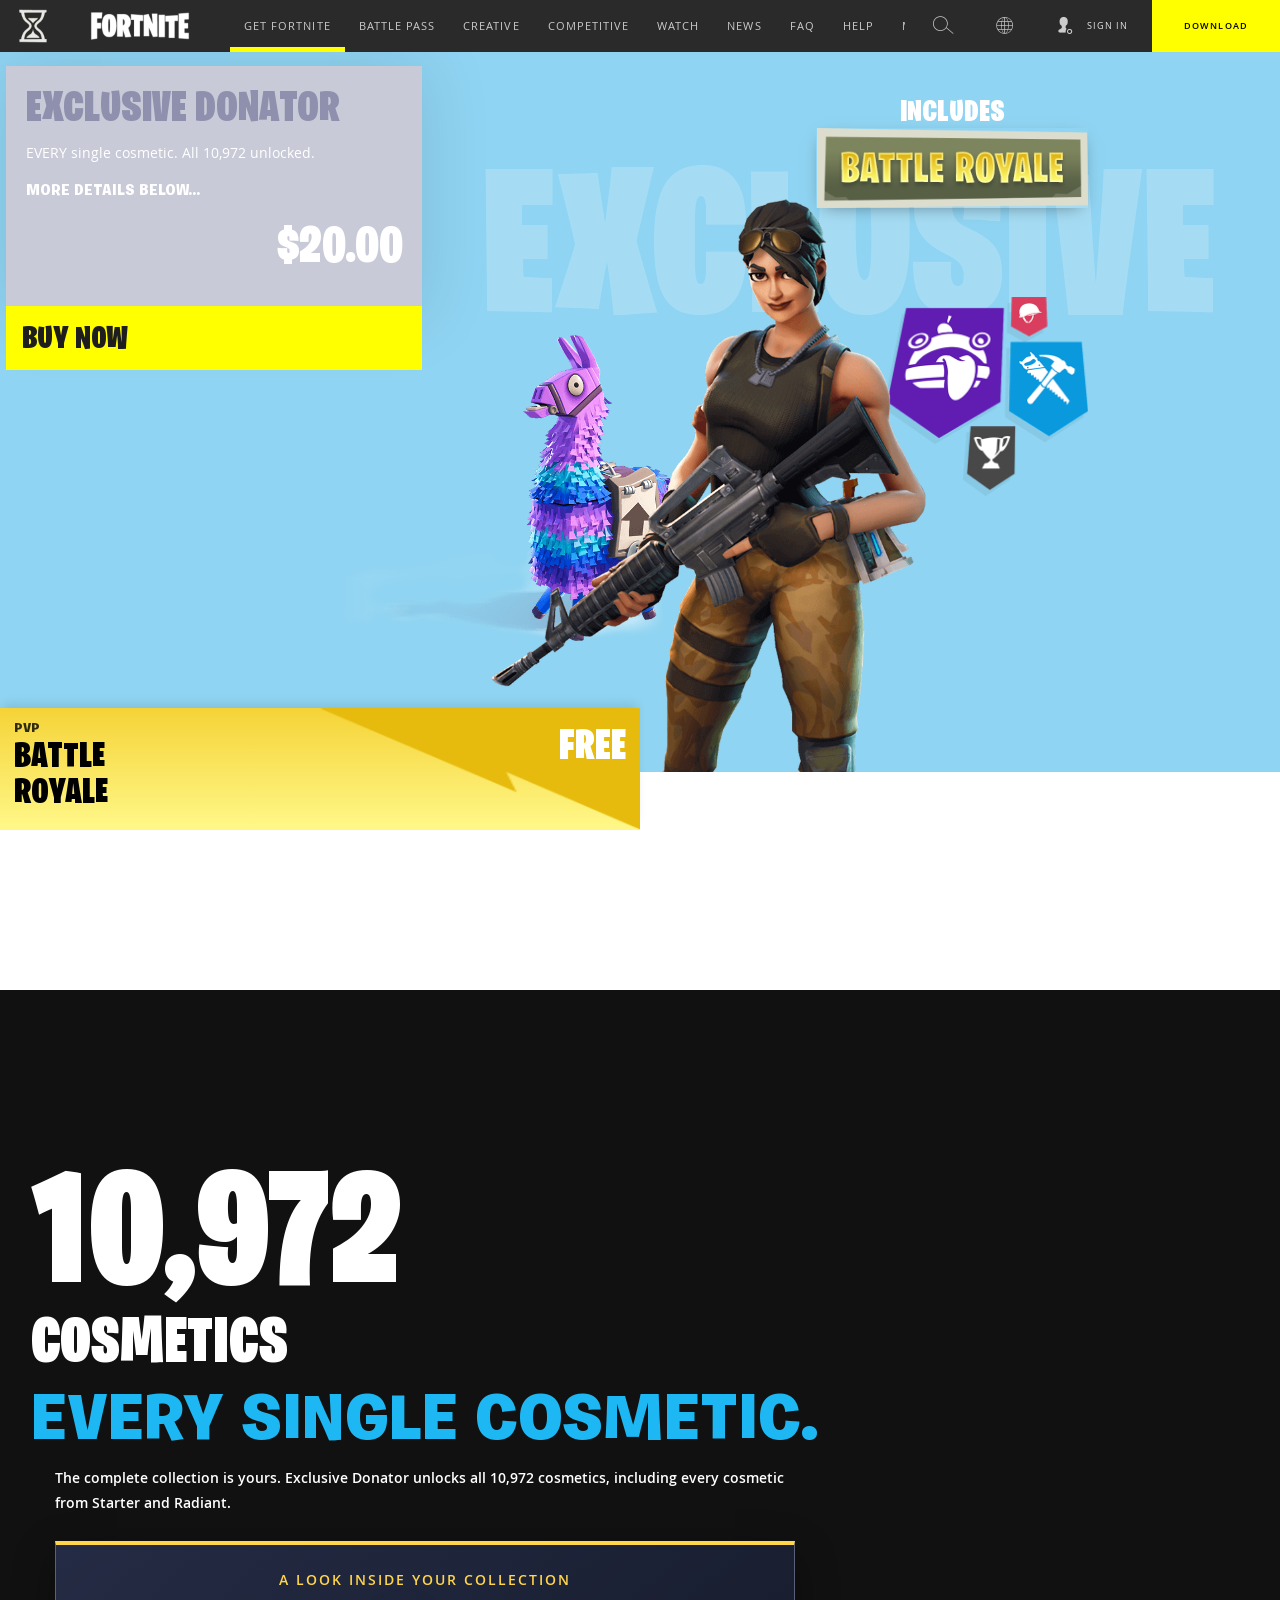
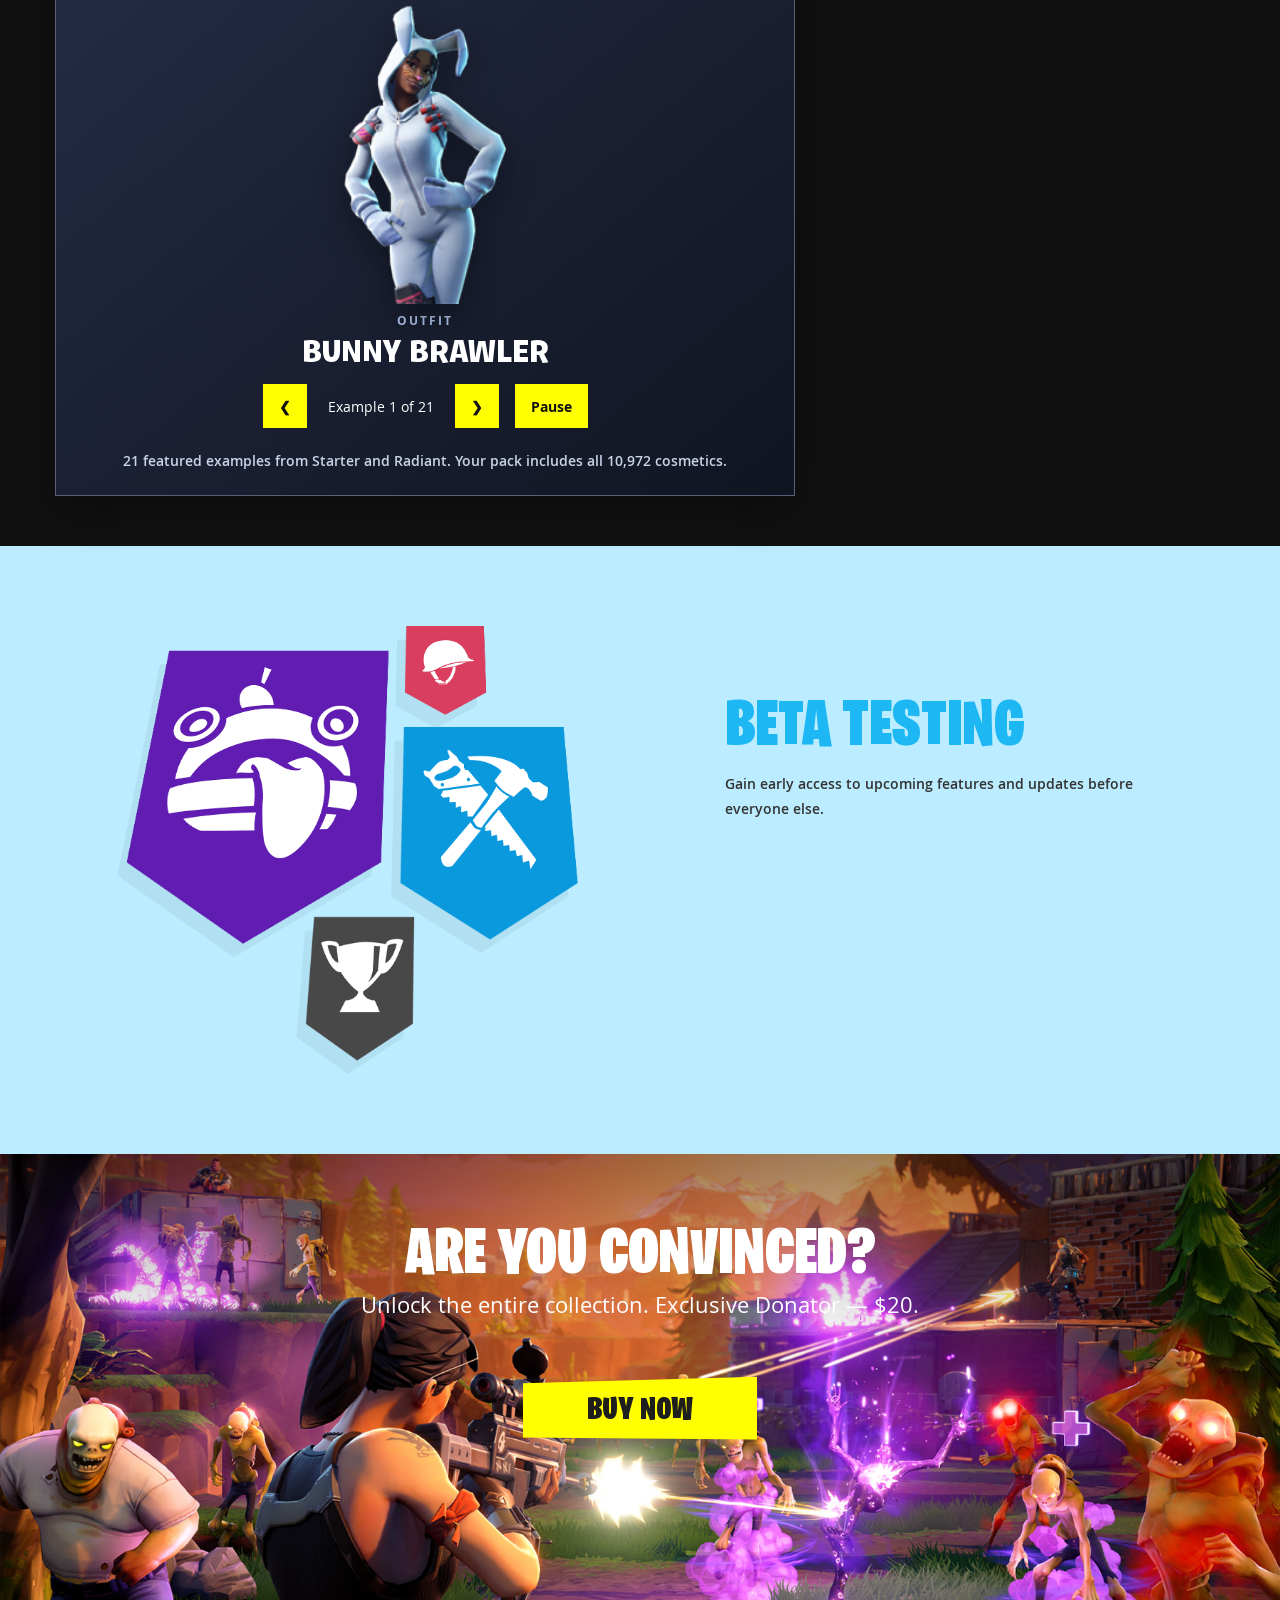
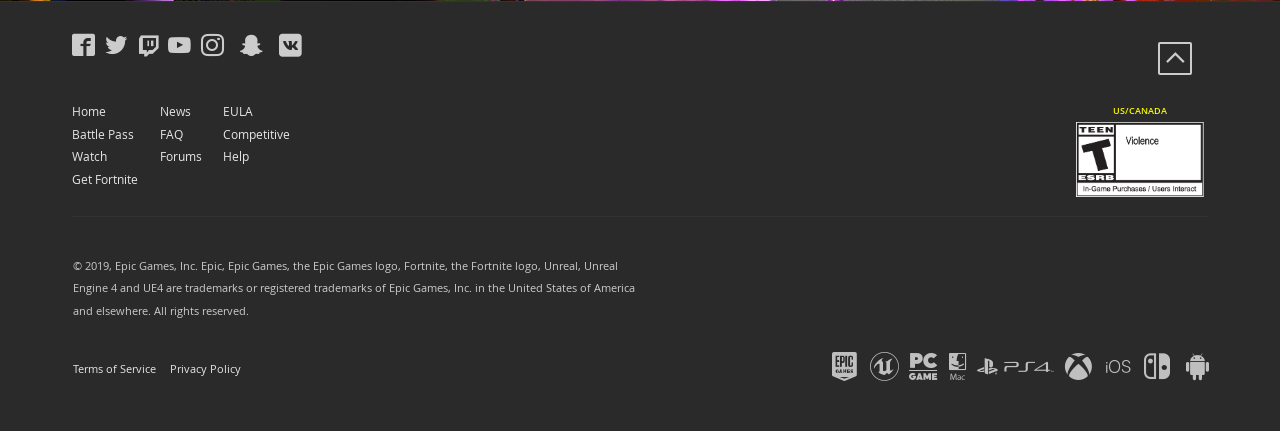
